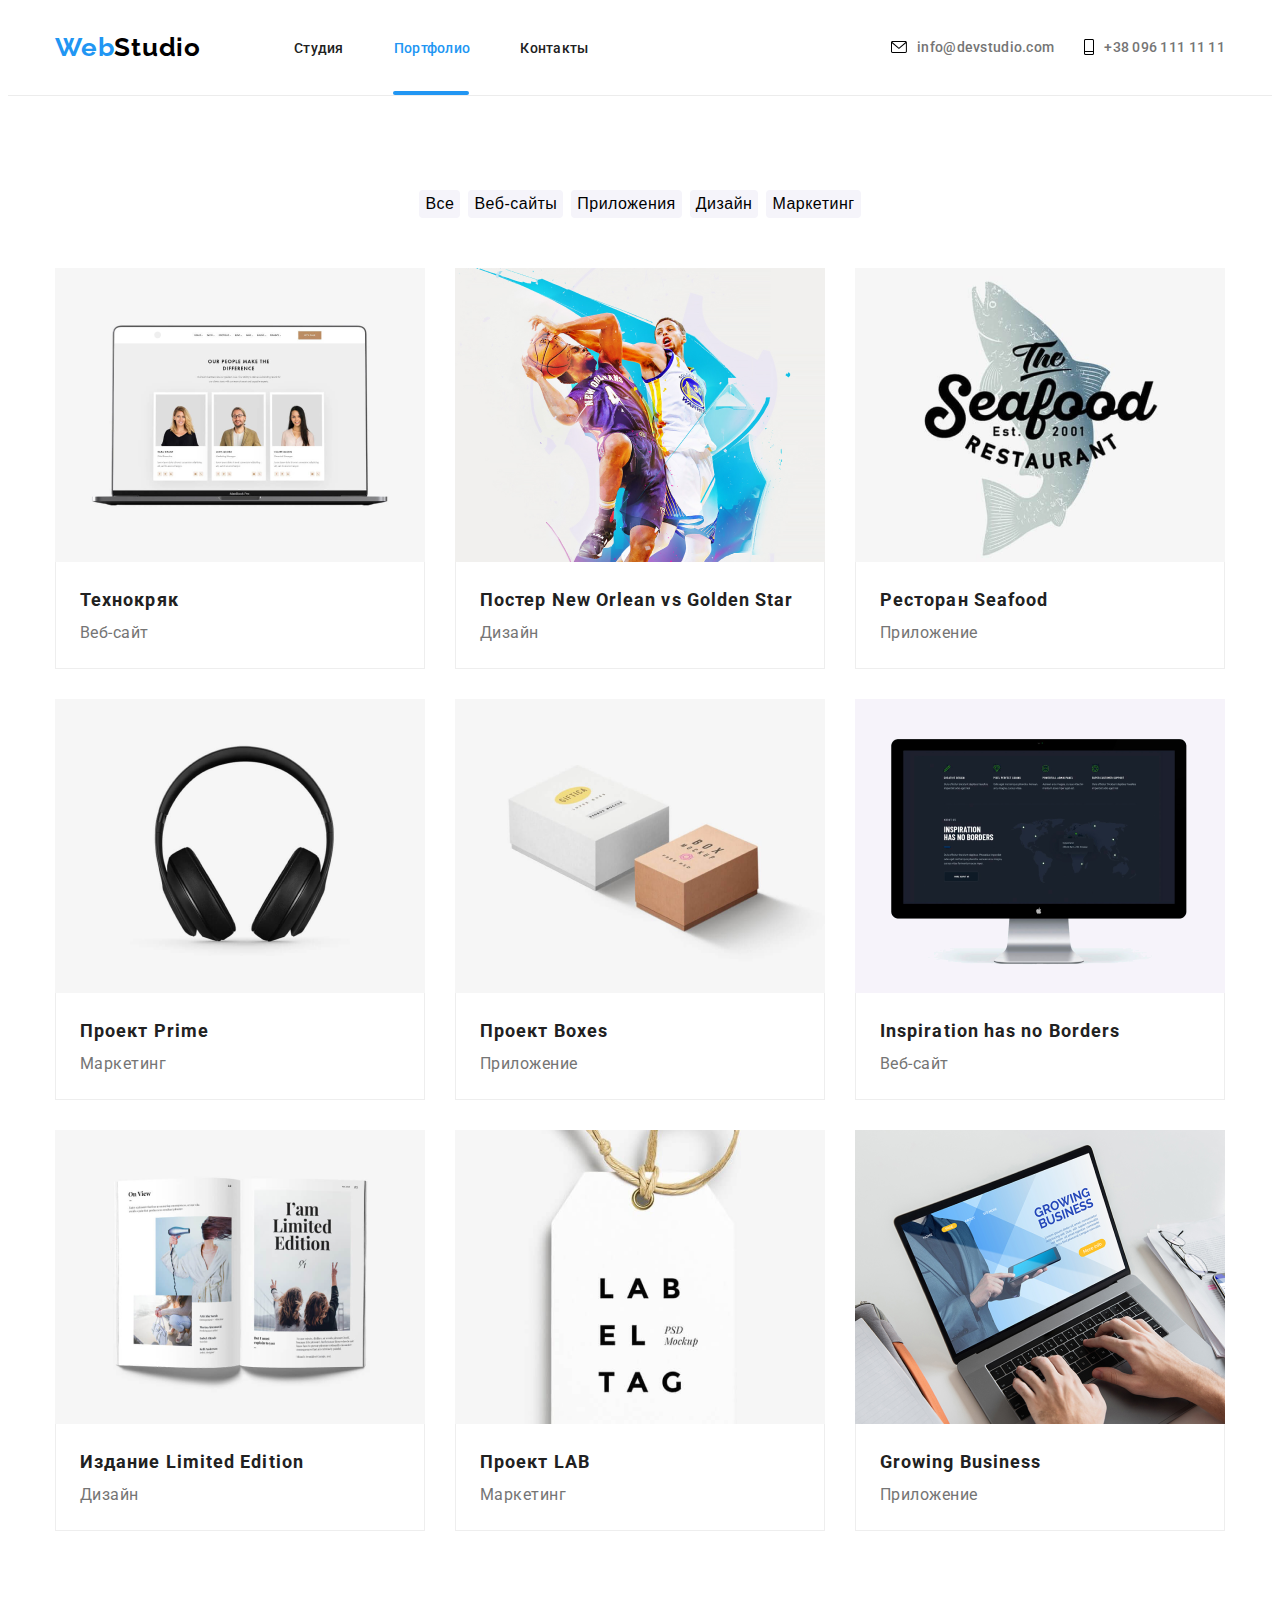
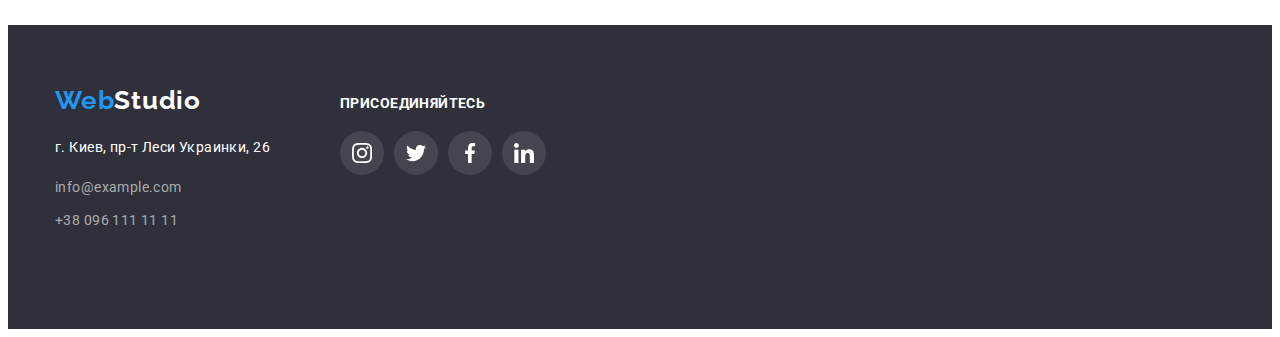
==== portfolio.html @ 023ec946 "ffff" ====
<!DOCTYPE html>
<html lang="ru">
<head>
    <meta charset="UTF-8">
    <meta http-equiv="X-UA-Compatible" content="IE=edge">
    <meta name="viewport" content="width=device-width, initial-scale=1.0">
    <title>WebStudio</title>
    <link rel="preconnect" href="https://fonts.gstatic.com">
    <link href="https://fonts.googleapis.com/css2?family=Raleway:wght@700&family=Roboto:wght@400;500;700;900&display=swap" rel="stylesheet">
    <link rel="stylesheet" href="https://cdnjs.cloudflare.com/ajax/libs/modern-normalize/1.0.0/modern-normalize.min.css" integrity="sha512-ISS7cAi1PEhQ8jnbJpJZMd29NlhNj4AWYyLOSp2CE/CsHxTCu+r+t0D2yoJudVrd0/8fTVPUVDzY5Tvli75u/g==" crossorigin="anonymous" />
    <link rel="stylesheet" href="css/portfolio.css">
</head>
<body>
    <header class="header">
        <div class="container"> 
            
        <nav class="navigation">        
            <a class="logo-link" href="#"><span class="web-logo">Web</span>Studio</a>
            <ul class="nav-list">
                <li class="nav-item">
                    <a class="navigation-link" href="./index.html">Студия</a></li>
                <li class="nav-item">
                    <a class="navigation-link navigation-studio" href="#">Портфолио</a></li>
                <li class="nav-item">
                    <a class="navigation-link" href="#">Контакты</a></li>
            </ul>
        </nav>
        <address class="contacts">
            <a class="mail-link" href="mailto:info@devstudio.com">
                <svg class="icon-svg" Width="16" height="12">
                    <use href="./image/icon-contacts/sprite.svg#icon-envelope"></use>
                </svg>
            info@devstudio.com</a>
            <a class="tel-link" href="tel:+380961111111">
                <svg class="icon-svg" Width="10" height="16">
                    <use href="./image/icon-contacts/sprite.svg#icon-Vector"></use>
                </svg>
                +38 096 111 11 11</a>
        </address>
    
        </div>
        </header>
<main>
    <section class="bm"> 
        <div class="top-menu" class="container">
<button class="menu" type="button">Все</button>
<button class="menu" type="button">Веб-сайты</button>
<button class="menu" type="button">Приложения</button>
<button class="menu" type="button">Дизайн</button>
<button class="menu" type="button">Маркетинг</button>
        </div> 
    </section>  
        <section class="container">
            <ul class="products" >
                <li class="box-shadow">
<a class="overflov-a" href="#">
<div class="over-blue">
                <img src="./image/img00.png" alt="Computer" width="370px" height="294px"> 
                <p class="overflov-2">Технокряк это современная площадка распространения коронавируса. Компании используют эту платформу для цифрового шпионажа и атак на защищённые сервера конкурентов.</p>
</div>            
                <h2 class="padding-left-rigt products-p-h2">Технокряк</h2>
                <p class="padding-left-rigt products-p-h2 products-p">Веб-сайт</p>
            </a>
                </li>

                <li class="box-shadow">
                    <a class="overflov-a" href="#">
                        <div class="over-blue">
                <img src="./image/img01.png" alt="Bascetball" width="370px" height="294px">
                <p class="overflov-2">Технокряк это современная площадка распространения коронавируса. Компании используют эту платформу для цифрового шпионажа и атак на защищённые сервера конкурентов.</p>
            </div>
            <div>   
                <h2 class="padding-left-rigt products-p-h2">Постер New Orlean vs Golden Star</h2>
                <p class="padding-left-rigt products-p products-p-h2">Дизайн</p>
                </li>

                <li class="">
                    <a class="overflov-a" href="#">
                        <div class="over-blue">
                <img src="./image/img02.png" alt="Seafood" width="370px" height="294px">
                <p class="overflov-2">Технокряк это современная площадка распространения коронавируса. Компании используют эту платформу для цифрового шпионажа и атак на защищённые сервера конкурентов.</p>
            </div>
            <div>   
                <h2 class="padding-left-rigt products-p-h2">Ресторан Seafood</h2>
                <p class="padding-left-rigt products-p-h2 products-p">Приложение</p>
                </li>

                <li class="margin box-shadow">
                    <a class="overflov-a" href="#">
                        <div class="over-blue">
                <img src="./image/img03.png" alt="Earphone" width="370px" height="294px">
                <p class="overflov-2">Технокряк это современная площадка распространения коронавируса. Компании используют эту платформу для цифрового шпионажа и атак на защищённые сервера конкурентов.</p>
            </div>
            <div>   
                <h2 class="padding-left-rigt products-p-h2">Проект Prime</h2>
                <p class="padding-left-rigt products-p-h2 products-p">Маркетинг</p>
                </li>

                <li class="margin box-shadow">
                    <a class="overflov-a" href="#">
                        <div class="over-blue">
                <img src="./image/img04.png" alt="Boxes" width="370px" height="294px">
                <p class="overflov-2">Технокряк это современная площадка распространения коронавируса. Компании используют эту платформу для цифрового шпионажа и атак на защищённые сервера конкурентов.</p>
            </div>
            <div>   
                <h2 class="padding-left-rigt products-p-h2">Проект Boxes</h2>
                <p class="padding-left-rigt products-p-h2 products-p">Приложение</p>
                </li>

                <li class="margin">
                    <a class="overflov-a" href="#">
                        <div class="over-blue">
                <img src="./image/img05.png" alt="Borders" width="370px" height="294px">
                <p class="overflov-2">Технокряк это современная площадка распространения коронавируса. Компании используют эту платформу для цифрового шпионажа и атак на защищённые сервера конкурентов.</p>
            </div>
            <div>   
                <h2 lang="en" class="padding-left-rigt products-p-h2">Inspiration has no Borders</h2>
                <p class="padding-left-rigt products-p-h2 products-p">Веб-сайт</p>
                </li>

                <li class="margin box-shadow">
                    <a class="overflov-a" href="#">
                        <div class="over-blue">
                <img src="./image/img06.png" alt="Edition" width="370px" height="294px">
                <p class="overflov-2">Технокряк это современная площадка распространения коронавируса. Компании используют эту платформу для цифрового шпионажа и атак на защищённые сервера конкурентов.</p>
            </div>
            <div>   
                <h2 class="padding-left-rigt products-p-h2">Издание Limited Edition</h2>
                <p class="padding-left-rigt products-p-h2 products-p">Дизайн</p>
                </li>

                <li class="margin box-shadow">
                    <a class="overflov-a" href="#">
                        <div class="over-blue">
                <img src="./image/img07.png" alt="Lab" width="370px" height="294px">
                <p class="overflov-2">Технокряк это современная площадка распространения коронавируса. Компании используют эту платформу для цифрового шпионажа и атак на защищённые сервера конкурентов.</p>
            </div>
            <div>   
                <h2 class="padding-left-rigt products-p-h2">Проект LAB</h2>
                <p class="padding-left-rigt products-p-h2 products-p">Маркетинг</p>
                </li>

                <li class="margin">
                    <a class="overflov-a" href="#">
                        <div class="over-blue">
                <img src="./image/img08.png" alt="Business" width="370px" height="294px">
                <p class="overflov-2">Технокряк это современная площадка распространения коронавируса. Компании используют эту платформу для цифрового шпионажа и атак на защищённые сервера конкурентов.</p>
            </div>
            <div>   
                <h2 lang="en" class="padding-left-rigt products-p-h2">Growing Business</h2>
                <p class="padding-left-rigt products-p-h2 products-p">Приложение</p>
                </li>
            </ul>
        </section>
</main>
<footer class="footer">
    <div class="foter-social">
    <div class="padding-footer">
    <a class="logo-footer" href="#"><span class="web-logo">Web</span>Studio</a>
    

    <address class="pad"><a class="adress-footer" href="#">г. Киев, пр-т Леси Украинки, 26</a></address> 
<ul class="container--">
    <li class="pad2">
        <a class="mail-footer" href="mailto:info@example.com">info@example.com</a>
    </li>    
    <li>
        <a class="tel-footer" href="tel:+380961111111">+38 096 111 11 11</a>
    </li>
</ul> 
</div>
<div>
    <div class="welcom-links">
    <p class="welcom">присоединяйтесь</p>
        <ul class="social--section">
            <li class="link-radius">
                <a class="b-radius2" href="#">
        <svg class="instagram" Width="20" height="20">
            <use href="./image/icon-sosial-cards/sprite.svg#icon-instagram"></use>
        </svg>   
                </a>   
            </li>

                <li class="link-radius">
                    <a class="b-radius2" href="#">
            <svg class="twitter" Width="20" height="20">
                <use href="./image/icon-sosial-cards/sprite.svg#icon-twitter"></use>
            </svg>   
                    </a>   
                </li>

            <li class="link-radius">
                <a class="b-radius2" href="#">
        <svg class="facebook" Width="20" height="20">
            <use href="./image/icon-sosial-cards/sprite.svg#icon-facebook"></use>
        </svg>   
                </a>   
            </li>

                <li class="link-radius">
                    <a class="b-radius2" href="#">
            <svg class="linkedin" Width="20" height="20">
                <use href="./image/icon-sosial-cards/sprite.svg#icon-linkedin"></use>
            </svg>   
                    </a>   
                </li>
        </ul>
    </div>       
    </div>
</footer>
</body>
</html>
---- css/portfolio.css ----
body {
    font-family: 'Roboto', sans-serif;
}
h1,
h2,
h3,
h4,
h5,
h6,
p {
    margin: 0;
}
li {
    list-style-type: none;
}
img {
    display: block;
}
a {
    text-decoration: none;
}
ul {
    text-decoration: none;
    color: #212121;
}
.header {
    display: flex;
    align-items: center;
    margin-top: 32px;
    margin-bottom: 32px;
}
.navigation {
    display: flex;
    align-items: center;
}

.contacts {
    display: flex;
    align-items: center;
    justify-content: flex-end;
}
.social--section {
    display: flex;
    align-items: center;
    margin: 0;
    padding: 0;
}
.overflov-a:hover .overflov-2,
.overflov-a:focus .overflov-2 {
    transform: translateY(0%);
}

.over-blue {
    position: relative;
    overflow: hidden;
}
.b-radius2 {
fill: #ffff;
background: rgba(255, 255, 255, 0.1);;
display: flex;
justify-content: center;
align-items: center;
width: 44px;
height: 44px;
border-radius: 50%; 
transition: 250ms;
}
.b-radius2:hover,
.b-radius2:focus {
    background: #2196F3;

}
.b-radius {
    display: flex;
    justify-content: center;
    align-items: center;
    width: 44px;
    height: 44px;
    border-radius: 50%; 
    fill: #AFB1B8;
    transition: 250ml;
}
.nav-list {
    display: flex;
    align-items: center;
    margin: 0;
    padding: 0;
}
.products {
    padding-left: 0;
}
.container--{
    padding-left: 0;
}
.header .container {
    display: flex;
    align-items: center;
}
.nav-item:not(:last-child) {
    margin-right: 50px;
}
.bm {
    border-top: 1px solid #ECECEC;;
}
.container {
    width: 1170px;
    justify-content: space-between;
    margin: 0 auto;
}
.nav-list {
    display: flex;
    align-items: center;
}
.navigation-link {
    font-weight: 500;
    font-size: 14px;
    line-height: 1.14;
    letter-spacing: 0.02em;
    color: #212121;
    text-decoration: none;
}
.icon-svg {
    justify-content: center;
    align-items: center;
    margin-right: 10px;
}
.navigation-link:hover,
.navigation-link:focus {
    color: #2196F3;
}
.mail-link {
    font-weight: 500;
    font-size: 14px;
    line-height: 1.14px;
    letter-spacing: 0.02em;
    color: #757575;
    font-style: normal;
    
}
.mail-link:hover,
.mail-link:focus {
    color: #2196F3;
    text-decoration: underline;
}
.tel-link {
    display: flex;
    justify-content: center;
    align-items: center;
    font-weight: 500;
    font-size: 14px;
    line-height: 1.14px;
    letter-spacing: 0.02em;
    color: #757575;
    margin-left: 30px;
    font-style: normal;
}
.contacts a:hover {
    fill: #2196F3;
    transition: 250ms;
}
.tel-link:hover,
.tel-link:focus {
    color: #2196F3;
    text-decoration: underline;
}
.logo-link {
    font-family: "Raleway";
    font-weight: 700;
    font-size: 26px;
    line-height: 1.19;
    letter-spacing: 0.03em;
    color: #000000;
    margin-right: 93px;
}
.web-logo {
    color:#2196F3;
}

.ds-text {
    margin-top: 10px;
    color: #757575;
    margin-right: 32px;
    box-sizing: border-box;
    
}

.cover {
    background-color: #fff;
    box-shadow: 0px 1px 3px rgba(0, 0, 0, 0.12), 0px 1px 1px rgba(0, 0, 0, 0.14), 0px 2px 1px rgba(0, 0, 0, 0.2);
    border-radius: 0px 0px 4px 4px;
}
.foter-social {
    display: flex;
    margin: 0 auto;
    width: 1170px;
}
.footer {
    background-color: #2F303A;
    padding-top: 60px;
    padding-bottom: 60px;
    display: flex;
    justify-content: center;
    align-items: center;
}
.name {
    margin-top: 30px;
    margin-bottom: 10px;
    text-align: center;
}
.social-section {
    display: flex;
    justify-content: space-between;
    align-items: center;
    padding-left: 32px;
    padding-right: 32px;
    padding-bottom: 30px;
}
.welcom {
    font-weight: bold;
    font-size: 14px;
    line-height: 16px;
    letter-spacing: 0.03em;
    text-transform: uppercase;
    color: #fff;
    margin-bottom: 20px;
    }
.link-radius {
    margin-right: 10px;
}
.welcom-links {
    margin-top: 10px;
    margin-left: 70px;
}
.pad2 {
    font-style: normal;
    justify-content: space-between;
    margin-bottom: 9px;
    margin-top: 9px;
}
.padding-footer {
    justify-content: space-between;
    margin-bottom: 20px;
}
.logo-footer {
    font-family: "Raleway";
    font-weight: 700;
    font-size: 26px;
    line-height: 1.19;
    letter-spacing: 0.03em;
    color: #ffff;
}
.top-padding {
    padding-top: 94px;
}
.top-container {
    background-color: #F5F4FA;
}
.adress-footer {
    font-weight: 400;
    font-size: 14px;
    line-height: 1.71;
    letter-spacing: 0.03em;
    color: #FFFFFF;
}
.box-shadow {
    margin-right: 30px;
}
.menu {
    font-weight: 500;
    background-color: #F5F4FA;;
    border-radius: 4px;
    font-size: 16px;
    line-height: 26px;
    text-align: center;
    letter-spacing: 0.03em;
    border: none;
}
.products {
    display: flex;
    padding-right: 0;
    flex-wrap: wrap;
}
.top-menu {
    display: flex;
    justify-content: center;    
    margin-top: 94px;
    margin-bottom: 50px;
}
.padding-left-rigt {
    padding-left: 24px;
    font-weight: 700;
    font-size: 18px;
    line-height: 36px;
    letter-spacing: 0.06em;
    color: #212121;
}
.margin {
    margin-top: 30px;
}
.products:nth-child(-n+6) {
    margin-bottom: 94px;
}

.products-p {
    font-weight: normal;
    font-size: 16px;
    line-height: 30px;
    letter-spacing: 0.03em;
    color: #757575;
    padding-bottom: 20px;
}
.products-p-h2 {
    border: 1px solid #EEEEEE;
    border-top: none;
}
.navigation-link {
    font-weight: 500;
    font-size: 14px;
    line-height: 1.14;
    letter-spacing: 0.02em;
    color: #212121;
    text-decoration: none;
    transition: 250ms;
}

.navigation-link::after {
    position: absolute;
    background: #2196F3;
    transition: 250ms;
}
.mail-link {
    display: flex;
    justify-content: center;
    align-items: center;
    font-weight: 500;
    font-size: 14px;
    line-height: 1.14px;
    letter-spacing: 0.02em;
    color: #757575;
    font-style: normal;
    
}
.navigation-studio {
    color: #2196F3;
}
.mail-link:hover,
.mail-link:focus {
    color: #2196F3;
    text-decoration: underline;
}

.mail-link:hover,
.mail-link:focus {
    fill: #2196F3;
    text-decoration: underline;
    
}
.navigation-studio::after {
    background: #2196F3;
    width: 100%;
    height: 4px; 
    bottom: -39px;
    left: -1px;
    border-radius: 2px;
    content: "";
    transition: 250ms;
}
.navigation-link {
    position: relative;
    transition: 250ms;

}
.overflov-2 {
    position: absolute;
    top: 0;
    left: 0;
    height: 101%;
    color: #ffff;
    background: rgba(33, 150, 243, 0.9);
    padding-bottom: 63px;
    padding-top: 63px;
    padding-left: 24px;
    padding-right: 24px;
    font-weight: 400;
    font-size: 18px;
    line-height: 28px;
    letter-spacing: 0.03em;
    transform: translateY(100%);

    transition: transform 250ms cubic-bezier(0.4, 0, 0.2, 1);
}
.products h2 {
font-weight: bold;
font-size: 18px;
line-height: 36px;
letter-spacing: 0.06em;
color: #212121;
padding-top: 20px;
border-bottom: none;
}

.mail-footer {
    font-weight: 400;
    font-size: 14px;
    line-height: 1.71;
    letter-spacing: 0.03em;
    color: rgba(255, 255, 255, 0.6);
}
.menu:not(:last-child) {
    margin-right: 8px;
}
.menu:hover, 
.menu:focus {
    color: #ffff;
    background-color: #2196F3;
    cursor: pointer;
    box-shadow: 0px 3px 1px rgba(0, 0, 0, 0.1), 0px 1px 2px rgba(0, 0, 0, 0.08), 0px 2px 2px rgba(0, 0, 0, 0.12);
    
}
.tel-footer {
    font-weight: 400;
    font-size: 14px;
    line-height: 1.71;
    letter-spacing: 0.03em;
    color: rgba(255, 255, 255, 0.6);
    padding-bottom: 60px;
}
.pad {
    font-style: normal;
    justify-content: space-between;
    padding-top: 20px;
}
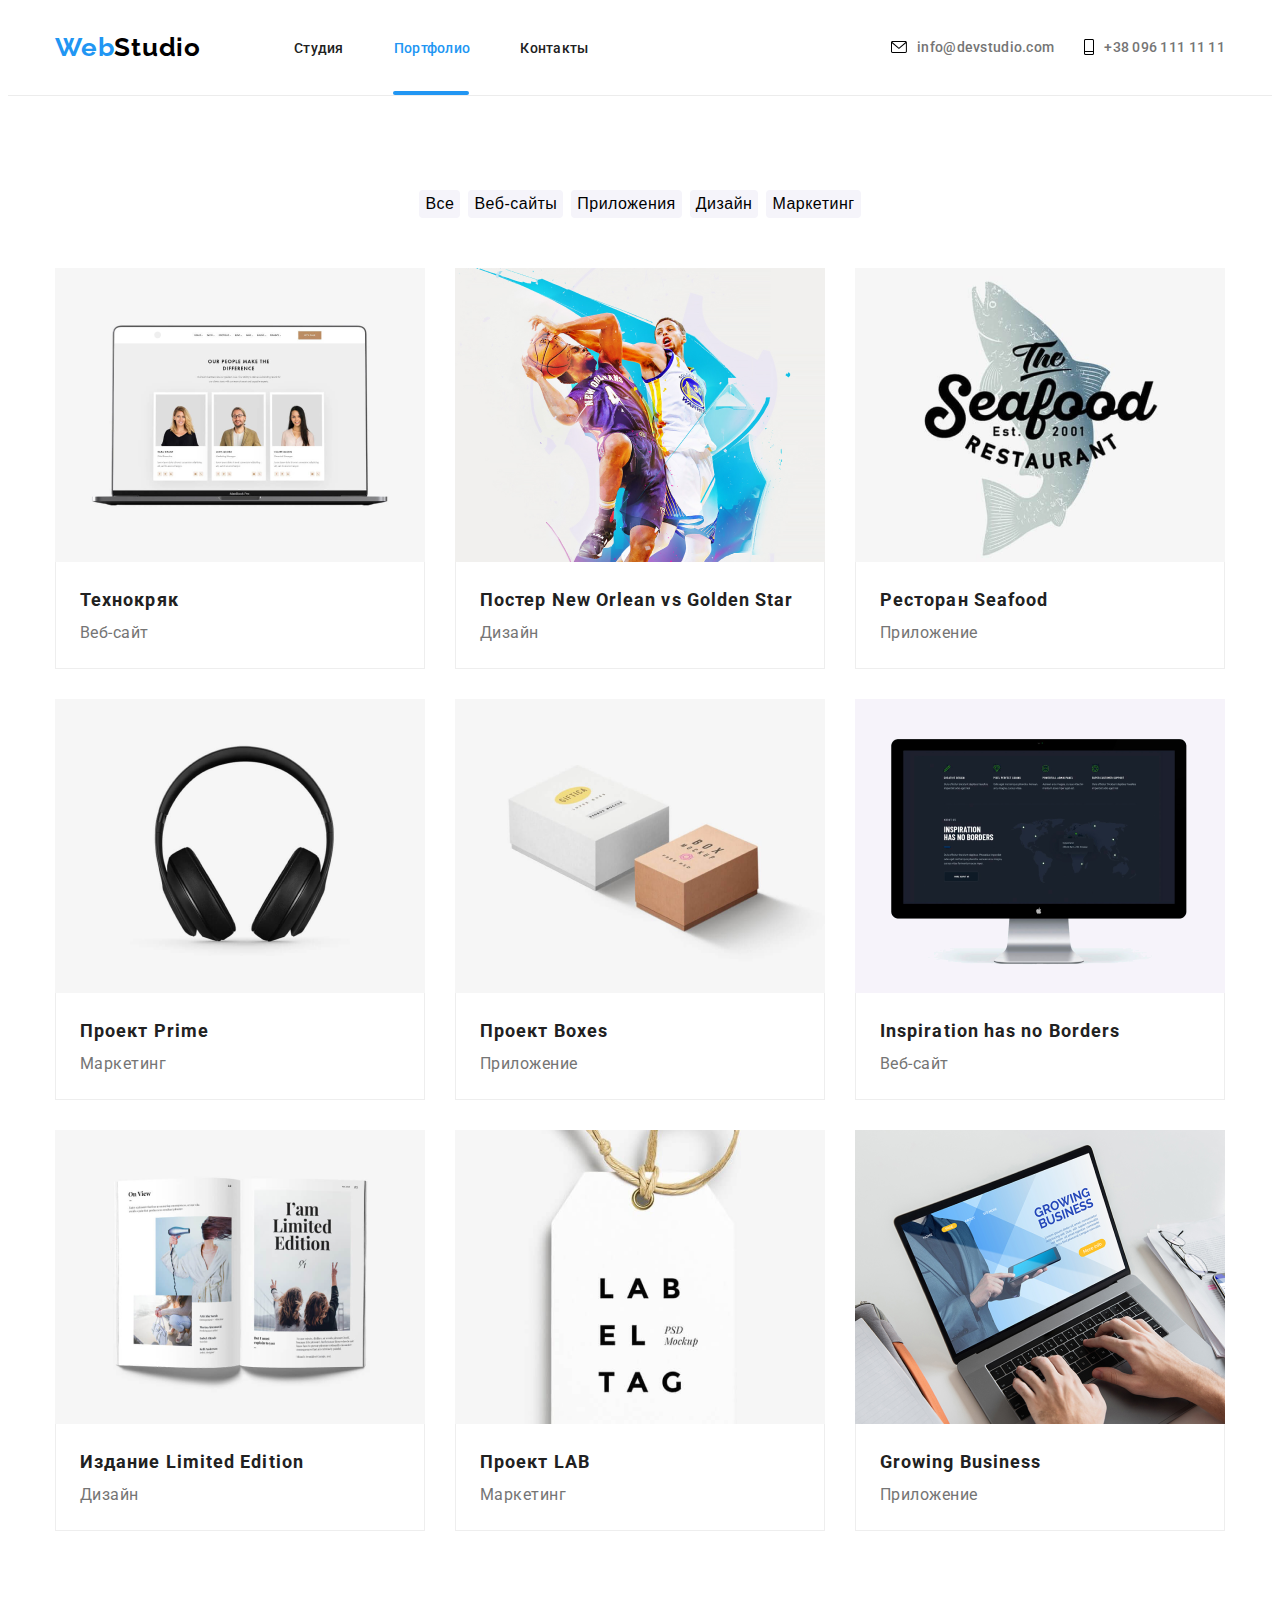
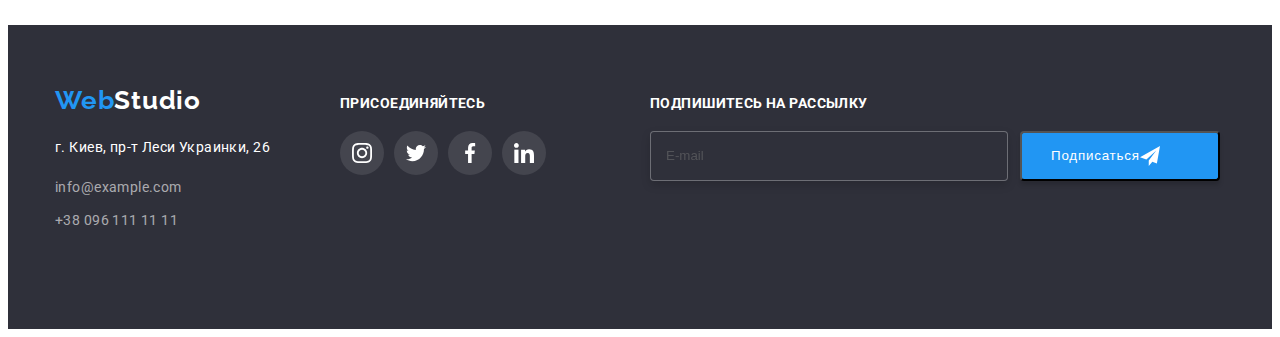
==== commit 41a43e83: "rectur" ====
--- a/portfolio.html
+++ b/portfolio.html
@@ -205,8 +205,21 @@
                     </a>   
                 </li>
         </ul>
-    </div>       
+    </div>  
+            
     </div>
+    <div class="footer-form">
+            <p class="footer-form-name">Подпишитесь на рассылку</p>
+            <div class="form-input-footer">                
+                <input class="footer-form-email" type="text" placeholder="E-mail">
+                <button class="footer-form-button" type="submit">Подписаться
+                    <svg class="facebook" Width="20" height="20">
+                        <use href="./image/icon-footer-email/sprite.svg#icon-icon-send-2"></use>
+                    </svg> 
+                </button>
+            </div>
+        </div>
+</div>
 </footer>
 </body>
 </html>
--- a/css/portfolio.css
+++ b/css/portfolio.css
@@ -65,11 +65,11 @@
 height: 44px;
 border-radius: 50%; 
 transition: 250ms;
+
 }
 .b-radius2:hover,
 .b-radius2:focus {
     background: #2196F3;
-
 }
 .b-radius {
     display: flex;
@@ -216,8 +216,11 @@
     padding-right: 32px;
     padding-bottom: 30px;
 }
+.link-radius:not(:first-child) {
+    margin-left: 10px;
+}
 .welcom {
-    font-weight: bold;
+    font-weight: 700;
     font-size: 14px;
     line-height: 16px;
     letter-spacing: 0.03em;
@@ -225,9 +228,7 @@
     color: #fff;
     margin-bottom: 20px;
     }
-.link-radius {
-    margin-right: 10px;
-}
+
 .welcom-links {
     margin-top: 10px;
     margin-left: 70px;
@@ -424,10 +425,81 @@
     line-height: 1.71;
     letter-spacing: 0.03em;
     color: rgba(255, 255, 255, 0.6);
-    padding-bottom: 60px;
 }
 .pad {
     font-style: normal;
     justify-content: space-between;
     padding-top: 20px;
-}+}
+
+
+.footer-form {
+    margin-top: 10px;
+    margin-left: 104px;
+}
+.form-input-footer {
+    display: flex;
+}
+.footer-form-name {
+font-weight: 700;
+font-size: 14px;
+line-height: 16px;
+letter-spacing: 0.03em;
+text-transform: uppercase;
+color: #FFFFFF;
+margin-bottom: 20px;
+
+}
+
+.footer-form-button {
+background: #2196F3;
+box-shadow: 0px 4px 4px rgba(0, 0, 0, 0.15);
+border-radius: 4px;
+width: 200px;
+height: 50px;
+outline: none;
+
+display: flex;
+align-items: center;
+text-align: center;
+letter-spacing: 0.06em;
+
+color: #FFFFFF;
+margin-left: 12px;
+padding-left: 29px;
+cursor: pointer;
+}
+
+.footer-form-email {
+    width: 358px;
+height: 50px;
+background: #2F303A;
+outline: none;
+
+border: 1px solid rgba(255, 255, 255, 0.3);
+box-sizing: border-box;
+filter: drop-shadow(0px 4px 4px rgba(0, 0, 0, 0.15));
+border-radius: 4px;
+
+color: #fff;
+
+padding-left: 16px;
+padding: 15px;
+}
+
+.footer-form-email::placeholder {
+color: rgba(117, 117, 117, 0.5);
+}
+
+.airplane {
+padding-left: 10px;
+width: 30px;
+height: 30px;
+}
+
+.footer-together {
+    display: flex;
+    align-items: center;
+    text-align: center;
+}
+
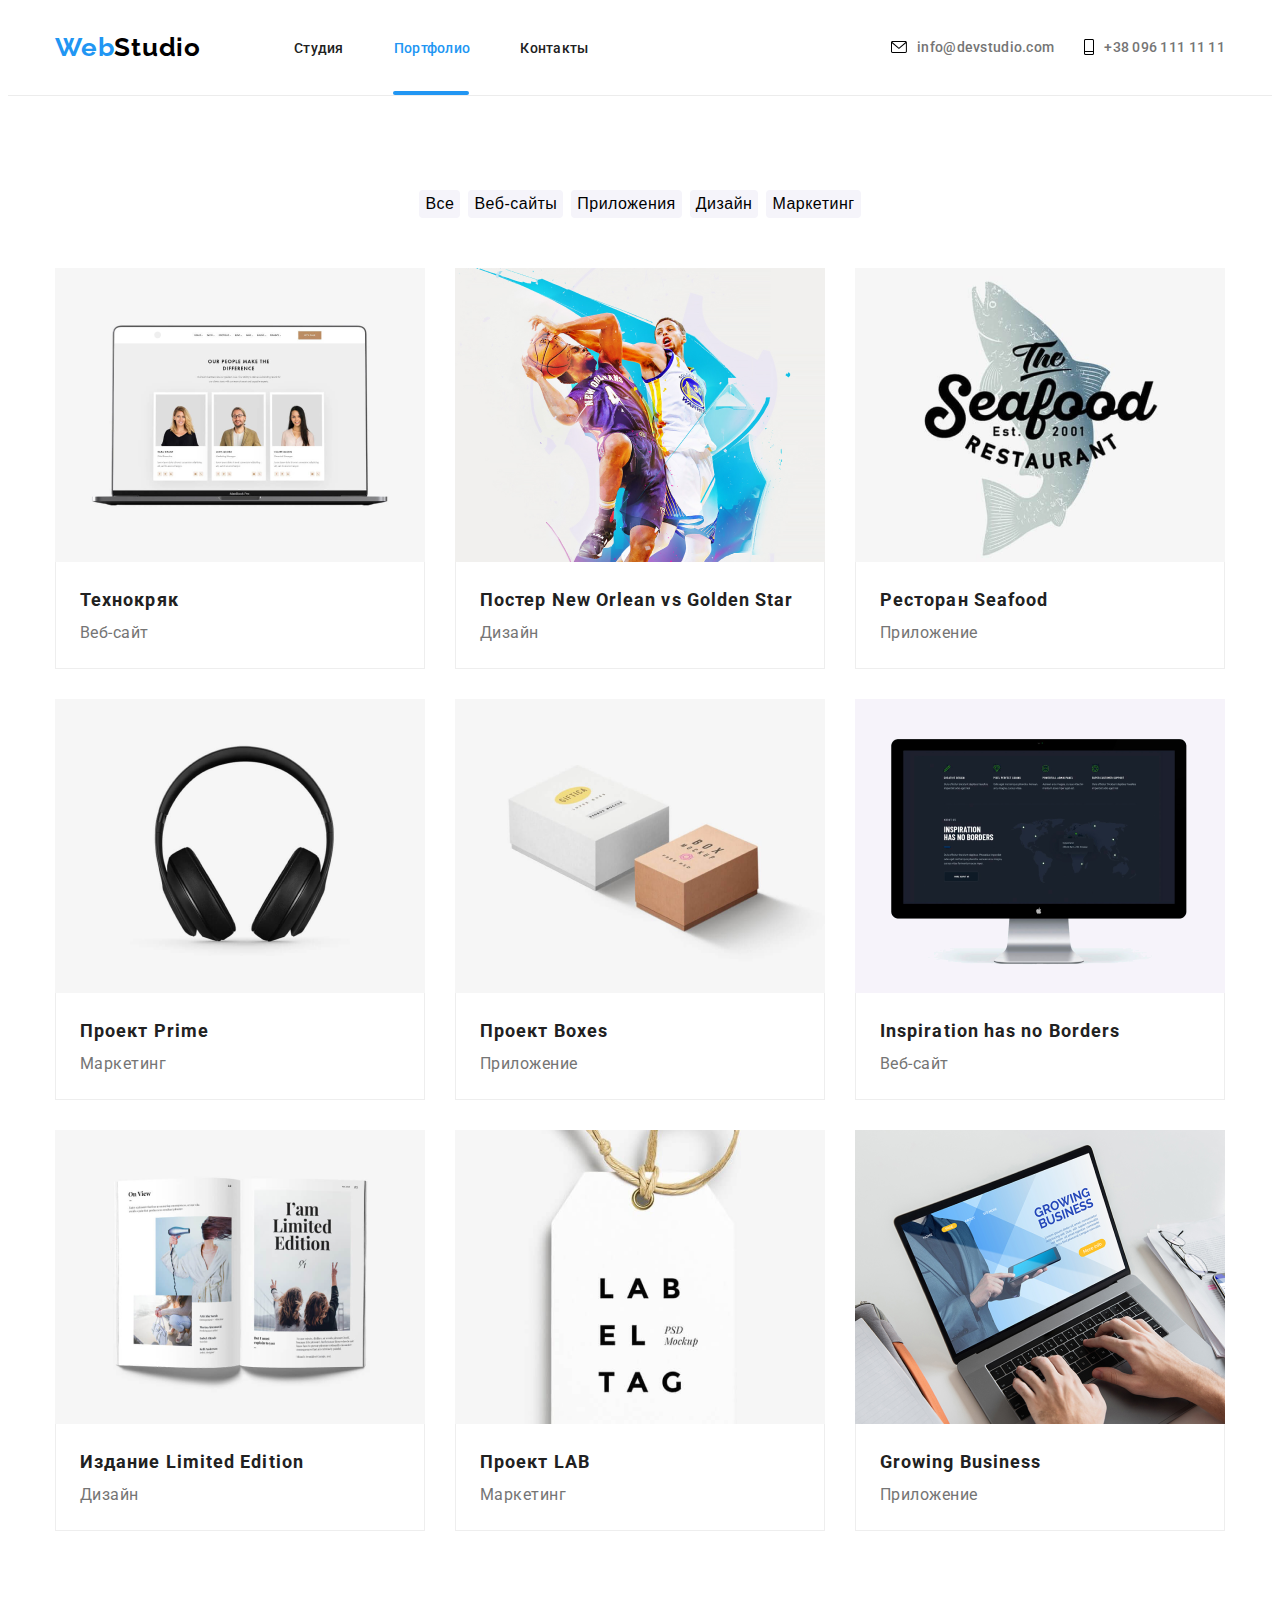
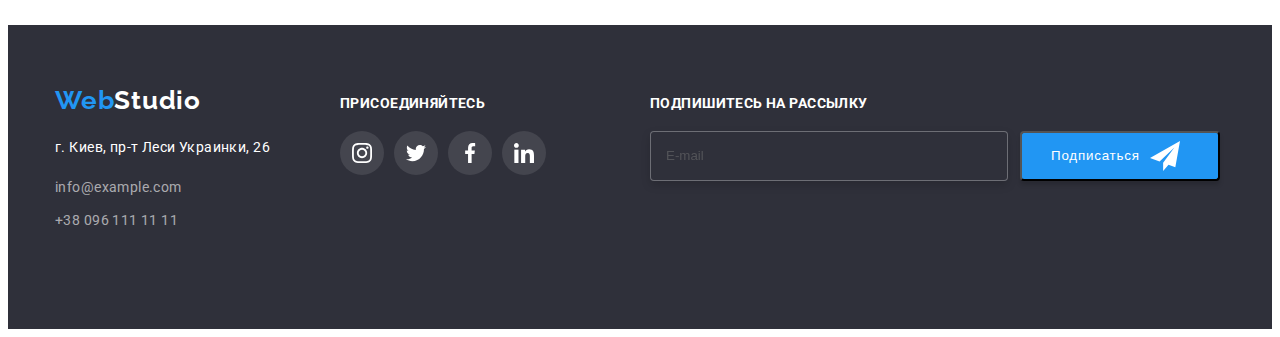
==== commit 1ca5a1e3: "iiii" ====
--- a/portfolio.html
+++ b/portfolio.html
@@ -213,7 +213,7 @@
             <div class="form-input-footer">                
                 <input class="footer-form-email" type="text" placeholder="E-mail">
                 <button class="footer-form-button" type="submit">Подписаться
-                    <svg class="facebook" Width="20" height="20">
+                    <svg class="airplane" Width="20" height="20">
                         <use href="./image/icon-footer-email/sprite.svg#icon-icon-send-2"></use>
                     </svg> 
                 </button>
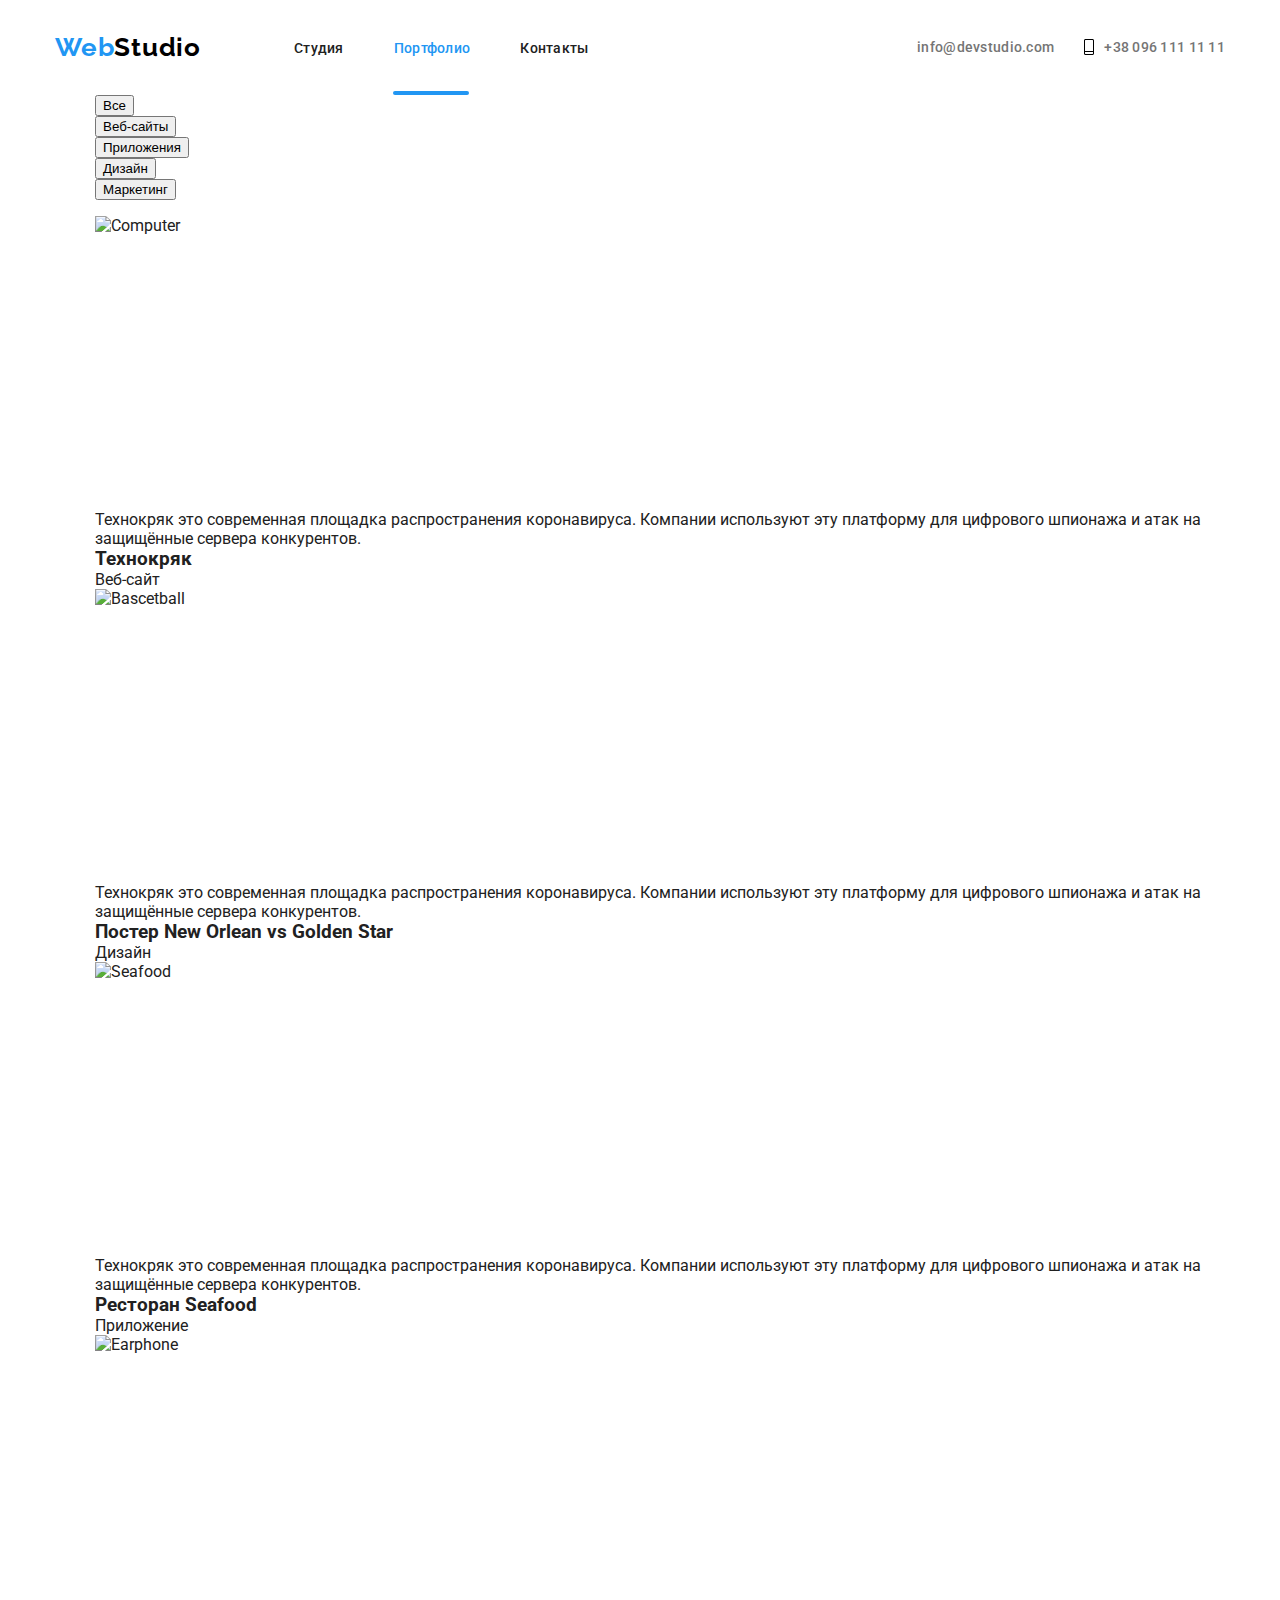
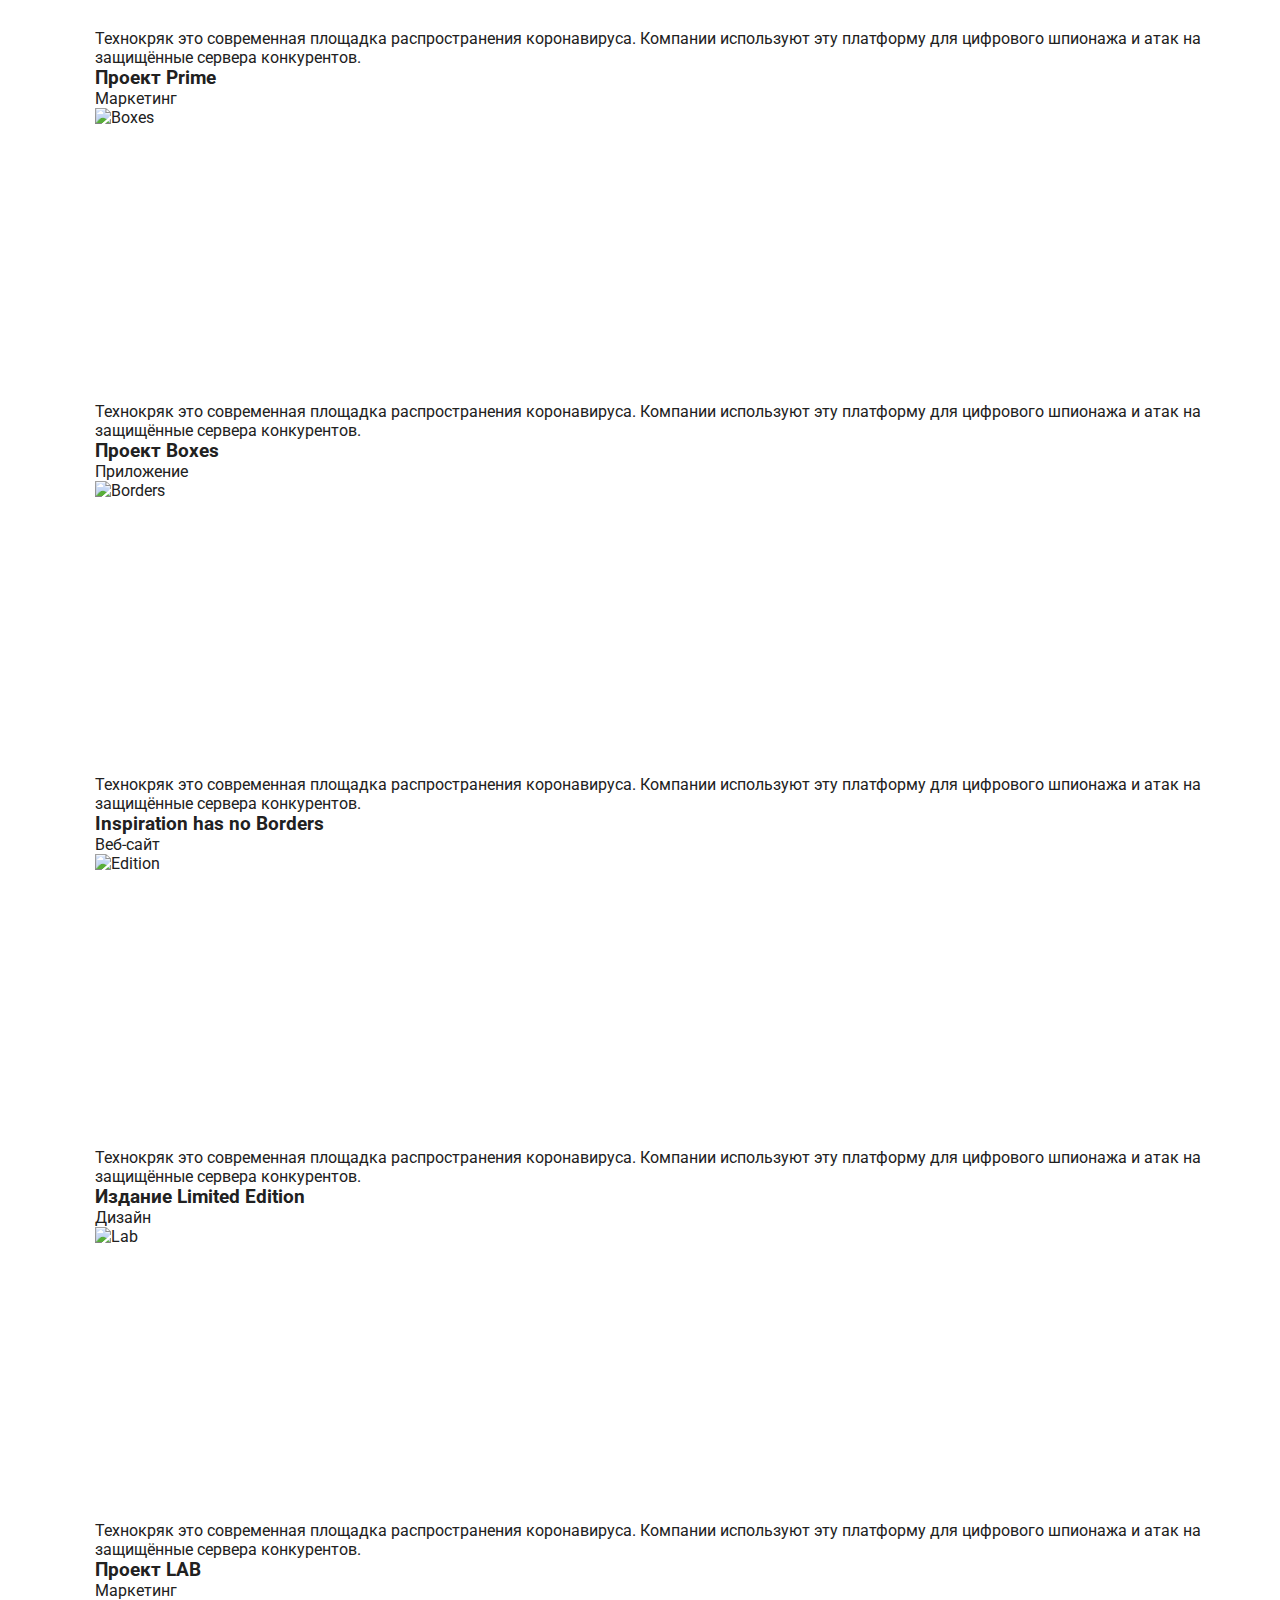
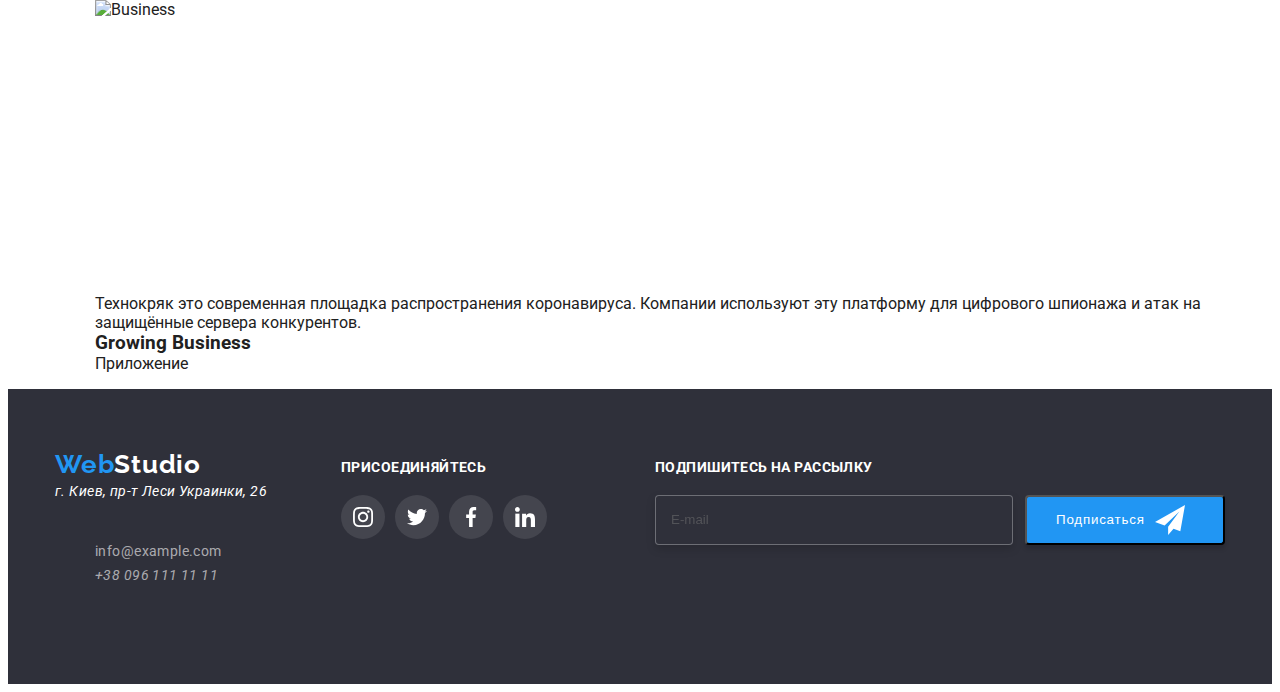
==== commit 060cec42: "Update portfolio.html" ====
--- a/portfolio.html
+++ b/portfolio.html
@@ -8,7 +8,7 @@
     <link rel="preconnect" href="https://fonts.gstatic.com">
     <link href="https://fonts.googleapis.com/css2?family=Raleway:wght@700&family=Roboto:wght@400;500;700;900&display=swap" rel="stylesheet">
     <link rel="stylesheet" href="https://cdnjs.cloudflare.com/ajax/libs/modern-normalize/1.0.0/modern-normalize.min.css" integrity="sha512-ISS7cAi1PEhQ8jnbJpJZMd29NlhNj4AWYyLOSp2CE/CsHxTCu+r+t0D2yoJudVrd0/8fTVPUVDzY5Tvli75u/g==" crossorigin="anonymous" />
-    <link rel="stylesheet" href="css/portfolio.css">
+    <link rel="stylesheet" href="./css/style.css">
 </head>
 <body>
     <header class="header">
@@ -28,7 +28,7 @@
         <address class="contacts">
             <a class="mail-link" href="mailto:info@devstudio.com">
                 <svg class="icon-svg" Width="16" height="12">
-                    <use href="./image/icon-contacts/sprite.svg#icon-envelope"></use>
+                    <use href="./image/icon-contacts/sprite.svg#icon-envelop"></use>
                 </svg>
             info@devstudio.com</a>
             <a class="tel-link" href="tel:+380961111111">
@@ -41,135 +41,131 @@
         </div>
         </header>
 <main>
-    <section class="bm"> 
-        <div class="top-menu" class="container">
-<button class="menu" type="button">Все</button>
-<button class="menu" type="button">Веб-сайты</button>
-<button class="menu" type="button">Приложения</button>
-<button class="menu" type="button">Дизайн</button>
-<button class="menu" type="button">Маркетинг</button>
+    <section class="bm porfolio-padding"> 
+        <div class=" top-menu container">
+            <ul class="top-menu2">
+<li><button class="menu" type="button">Все</button></li>
+<li><button class="menu" type="button">Веб-сайты</button></li>
+<li><button class="menu" type="button">Приложения</button></li>
+<li><button class="menu" type="button">Дизайн</button></li>
+<li><button class="menu2" type="button">Маркетинг</button></li>
+</ul>
+            <ul class="products" >
+                <li class="box-shadow overflov-a">
+                    <div class="over-blue">
+                <img src="./image/img00.jpg" alt="Computer" width="370px" height="294px">
+                <p class="overflov-2">Технокряк это современная площадка распространения коронавируса. Компании используют эту платформу для цифрового шпионажа и атак на защищённые сервера конкурентов.</p>
+                </div>
+                <div class="producta-padding">
+                <h3 class="padding-left-rigt">Технокряк</h3>
+                <p class="padding-left-rigt">Веб-сайт</p>
+            </div> 
+                </li>
+
+                <li class="box-shadow overflov-a">
+                    <div class="over-blue">
+                <img src="./image/img01.jpg" alt="Bascetball" width="370px" height="294px">
+                <p class="overflov-2">Технокряк это современная площадка распространения коронавируса. Компании используют эту платформу для цифрового шпионажа и атак на защищённые сервера конкурентов.</p>
+                </div>
+                <div class="producta-padding">
+                <h3 class="padding-left-rigt">Постер New Orlean vs Golden Star</h3>
+                <p class="padding-left-rigt">Дизайн</p></div>
+                </li>
+
+                <li class="box-shadoww  overflov-a">
+                    <div class="over-blue">
+                <img src="./image/img02.jpg" alt="Seafood" width="370px" height="294px">
+                
+                <p class="overflov-2">Технокряк это современная площадка распространения коронавируса. Компании используют эту платформу для цифрового шпионажа и атак на защищённые сервера конкурентов.</p>
+                </div>
+                <div class="producta-padding">
+                <h3 class="padding-left-rigt">Ресторан Seafood</h3>
+                <p class="padding-left-rigt">Приложение</p></div>
+                </li>
+
+                <li class="box-shadow box-shadow3 overflov-a">
+                    <div class="over-blue">
+                <img src="./image/img03.jpg" alt="Earphone" width="370px" height="294px">
+                <p class="overflov-2">Технокряк это современная площадка распространения коронавируса. Компании используют эту платформу для цифрового шпионажа и атак на защищённые сервера конкурентов.</p>
+                </div>
+                <div class="producta-padding">
+                <h3 class="padding-left-rigt">Проект Prime</h3>
+                <p class="padding-left-rigt">Маркетинг</p></div>
+                </li>
+
+                <li class="box-shadow box-shadow3 overflov-a">
+                    <div class="over-blue">
+                <img src="./image/img04.jpg" alt="Boxes" width="370px" height="294px">
+                <p class="overflov-2">Технокряк это современная площадка распространения коронавируса. Компании используют эту платформу для цифрового шпионажа и атак на защищённые сервера конкурентов.</p>
+                </div>
+                <div class="producta-padding">
+                <h3 class="padding-left-rigt">Проект Boxes</h3>
+                <p class="padding-left-rigt">Приложение</p></div>
+                </li>
+
+                <li class="box-shadoww box-shadow3 overflov-a">
+                    <div class="over-blue">
+                <img src="./image/img05.jpg" alt="Borders" width="370px" height="294px">
+                <p class="overflov-2">Технокряк это современная площадка распространения коронавируса. Компании используют эту платформу для цифрового шпионажа и атак на защищённые сервера конкурентов.</p>
+                </div>
+                <div class="producta-padding">
+                <h3 lang="en" class="padding-left-rigt">Inspiration has no Borders</h3>
+                <p class="padding-left-rigt">Веб-сайт</p></div>
+                </li>
+
+                <li class="box-shadow box-shadow3 overflov-a">
+                    <div class="over-blue">
+                <img src="./image/img06.jpg" alt="Edition" width="370px" height="294px">
+                <p class="overflov-2">Технокряк это современная площадка распространения коронавируса. Компании используют эту платформу для цифрового шпионажа и атак на защищённые сервера конкурентов.</p>
+                </div>
+                <div class="producta-padding">
+                <h3 class="padding-left-rigt">Издание Limited Edition</h3>
+                <p class="padding-left-rigt">Дизайн</p></div>
+                </li>
+
+                <li class="box-shadow box-shadow3 overflov-a">
+                    <div class="over-blue">
+                <img src="./image/img07.jpg" alt="Lab" width="370px" height="294px">
+                <p class="overflov-2">Технокряк это современная площадка распространения коронавируса. Компании используют эту платформу для цифрового шпионажа и атак на защищённые сервера конкурентов.</p>
+                </div>
+                <div class="producta-padding">
+                <h3 class="padding-left-rigt">Проект LAB</h3>
+                <p class="padding-left-rigt">Маркетинг</p></div>
+                </li>
+
+                <li class="box-shadoww box-shadow3 overflov-a">
+                    <div class="over-blue">
+                <img src="./image/img08.jpg" alt="Business" width="370px" height="294px">
+                <p class="overflov-2">Технокряк это современная площадка распространения коронавируса. Компании используют эту платформу для цифрового шпионажа и атак на защищённые сервера конкурентов.</p>
+                </div>
+                <div class="producta-padding">
+                <h3 lang="en" class="padding-left-rigt">Growing Business</h3>
+                <p class="padding-left-rigt">Приложение</p></div>
+                </li>
+            </ul>
         </div> 
-    </section>  
-        <section class="container">
-            <ul class="products" >
-                <li class="box-shadow">
-<a class="overflov-a" href="#">
-<div class="over-blue">
-                <img src="./image/img00.png" alt="Computer" width="370px" height="294px"> 
-                <p class="overflov-2">Технокряк это современная площадка распространения коронавируса. Компании используют эту платформу для цифрового шпионажа и атак на защищённые сервера конкурентов.</p>
-</div>            
-                <h2 class="padding-left-rigt products-p-h2">Технокряк</h2>
-                <p class="padding-left-rigt products-p-h2 products-p">Веб-сайт</p>
-            </a>
-                </li>
-
-                <li class="box-shadow">
-                    <a class="overflov-a" href="#">
-                        <div class="over-blue">
-                <img src="./image/img01.png" alt="Bascetball" width="370px" height="294px">
-                <p class="overflov-2">Технокряк это современная площадка распространения коронавируса. Компании используют эту платформу для цифрового шпионажа и атак на защищённые сервера конкурентов.</p>
-            </div>
-            <div>   
-                <h2 class="padding-left-rigt products-p-h2">Постер New Orlean vs Golden Star</h2>
-                <p class="padding-left-rigt products-p products-p-h2">Дизайн</p>
-                </li>
-
-                <li class="">
-                    <a class="overflov-a" href="#">
-                        <div class="over-blue">
-                <img src="./image/img02.png" alt="Seafood" width="370px" height="294px">
-                <p class="overflov-2">Технокряк это современная площадка распространения коронавируса. Компании используют эту платформу для цифрового шпионажа и атак на защищённые сервера конкурентов.</p>
-            </div>
-            <div>   
-                <h2 class="padding-left-rigt products-p-h2">Ресторан Seafood</h2>
-                <p class="padding-left-rigt products-p-h2 products-p">Приложение</p>
-                </li>
-
-                <li class="margin box-shadow">
-                    <a class="overflov-a" href="#">
-                        <div class="over-blue">
-                <img src="./image/img03.png" alt="Earphone" width="370px" height="294px">
-                <p class="overflov-2">Технокряк это современная площадка распространения коронавируса. Компании используют эту платформу для цифрового шпионажа и атак на защищённые сервера конкурентов.</p>
-            </div>
-            <div>   
-                <h2 class="padding-left-rigt products-p-h2">Проект Prime</h2>
-                <p class="padding-left-rigt products-p-h2 products-p">Маркетинг</p>
-                </li>
-
-                <li class="margin box-shadow">
-                    <a class="overflov-a" href="#">
-                        <div class="over-blue">
-                <img src="./image/img04.png" alt="Boxes" width="370px" height="294px">
-                <p class="overflov-2">Технокряк это современная площадка распространения коронавируса. Компании используют эту платформу для цифрового шпионажа и атак на защищённые сервера конкурентов.</p>
-            </div>
-            <div>   
-                <h2 class="padding-left-rigt products-p-h2">Проект Boxes</h2>
-                <p class="padding-left-rigt products-p-h2 products-p">Приложение</p>
-                </li>
-
-                <li class="margin">
-                    <a class="overflov-a" href="#">
-                        <div class="over-blue">
-                <img src="./image/img05.png" alt="Borders" width="370px" height="294px">
-                <p class="overflov-2">Технокряк это современная площадка распространения коронавируса. Компании используют эту платформу для цифрового шпионажа и атак на защищённые сервера конкурентов.</p>
-            </div>
-            <div>   
-                <h2 lang="en" class="padding-left-rigt products-p-h2">Inspiration has no Borders</h2>
-                <p class="padding-left-rigt products-p-h2 products-p">Веб-сайт</p>
-                </li>
-
-                <li class="margin box-shadow">
-                    <a class="overflov-a" href="#">
-                        <div class="over-blue">
-                <img src="./image/img06.png" alt="Edition" width="370px" height="294px">
-                <p class="overflov-2">Технокряк это современная площадка распространения коронавируса. Компании используют эту платформу для цифрового шпионажа и атак на защищённые сервера конкурентов.</p>
-            </div>
-            <div>   
-                <h2 class="padding-left-rigt products-p-h2">Издание Limited Edition</h2>
-                <p class="padding-left-rigt products-p-h2 products-p">Дизайн</p>
-                </li>
-
-                <li class="margin box-shadow">
-                    <a class="overflov-a" href="#">
-                        <div class="over-blue">
-                <img src="./image/img07.png" alt="Lab" width="370px" height="294px">
-                <p class="overflov-2">Технокряк это современная площадка распространения коронавируса. Компании используют эту платформу для цифрового шпионажа и атак на защищённые сервера конкурентов.</p>
-            </div>
-            <div>   
-                <h2 class="padding-left-rigt products-p-h2">Проект LAB</h2>
-                <p class="padding-left-rigt products-p-h2 products-p">Маркетинг</p>
-                </li>
-
-                <li class="margin">
-                    <a class="overflov-a" href="#">
-                        <div class="over-blue">
-                <img src="./image/img08.png" alt="Business" width="370px" height="294px">
-                <p class="overflov-2">Технокряк это современная площадка распространения коронавируса. Компании используют эту платформу для цифрового шпионажа и атак на защищённые сервера конкурентов.</p>
-            </div>
-            <div>   
-                <h2 lang="en" class="padding-left-rigt products-p-h2">Growing Business</h2>
-                <p class="padding-left-rigt products-p-h2 products-p">Приложение</p>
-                </li>
-            </ul>
         </section>
 </main>
 <footer class="footer">
-    <div class="foter-social">
+
+<div class="foter-social container">
     <div class="padding-footer">
     <a class="logo-footer" href="#"><span class="web-logo">Web</span>Studio</a>
     
 
-    <address class="pad"><a class="adress-footer" href="#">г. Киев, пр-т Леси Украинки, 26</a></address> 
-<ul class="container--">
-    <li class="pad2">
+    <address class="pad-foter-top"><a class="adress-footer" href="#">г. Киев, пр-т Леси Украинки, 26</a>
+    <ul class="redact">
+    <li class="pad">
         <a class="mail-footer" href="mailto:info@example.com">info@example.com</a>
     </li>    
     <li>
         <a class="tel-footer" href="tel:+380961111111">+38 096 111 11 11</a>
     </li>
 </ul> 
-</div>
-<div>
+    </address> 
+
+</div>
+<div class="margin-fot-social">
     <div class="welcom-links">
     <p class="welcom">присоединяйтесь</p>
         <ul class="social--section">
@@ -181,7 +177,7 @@
                 </a>   
             </li>
 
-                <li class="link-radius">
+                <li>
                     <a class="b-radius2" href="#">
             <svg class="twitter" Width="20" height="20">
                 <use href="./image/icon-sosial-cards/sprite.svg#icon-twitter"></use>
@@ -189,7 +185,7 @@
                     </a>   
                 </li>
 
-            <li class="link-radius">
+            <li>
                 <a class="b-radius2" href="#">
         <svg class="facebook" Width="20" height="20">
             <use href="./image/icon-sosial-cards/sprite.svg#icon-facebook"></use>
@@ -197,7 +193,7 @@
                 </a>   
             </li>
 
-                <li class="link-radius">
+                <li>
                     <a class="b-radius2" href="#">
             <svg class="linkedin" Width="20" height="20">
                 <use href="./image/icon-sosial-cards/sprite.svg#icon-linkedin"></use>
@@ -205,20 +201,19 @@
                     </a>   
                 </li>
         </ul>
-    </div>  
-            
-    </div>
-    <div class="footer-form">
-            <p class="footer-form-name">Подпишитесь на рассылку</p>
-            <div class="form-input-footer">                
-                <input class="footer-form-email" type="text" placeholder="E-mail">
-                <button class="footer-form-button" type="submit">Подписаться
-                    <svg class="airplane" Width="20" height="20">
-                        <use href="./image/icon-footer-email/sprite.svg#icon-icon-send-2"></use>
-                    </svg> 
-                </button>
-            </div>
-        </div>
+</div>  
+</div>
+<div class="footer-form">
+    <p class="footer-form-name">Подпишитесь на рассылку</p>
+    <div class="form-input-footer">                
+        <input class="footer-form-email" type="text" placeholder="E-mail">
+        <button class="footer-form-button" type="submit">Подписаться
+            <svg class="airplane" Width="20" height="20">
+                <use href="./image/icon-footer-email/sprite.svg#icon-icon-send-2"></use>
+            </svg> 
+        </button>
+    </div>     
+</div>
 </div>
 </footer>
 </body>
--- a/css/style.css
+++ b/css/style.css
@@ -0,0 +1,750 @@
+
+body {
+    font-family: 'Roboto', sans-serif;
+    overflow-x: hidden;
+}
+h1,
+h2,
+h3,
+h4,
+h5,
+h6,
+p {
+    margin: 0;
+}
+li {
+    list-style-type: none;
+}
+
+a {
+    text-decoration: none;
+}
+img {
+    display: block;
+}
+.overlay {
+    position: absolute;
+    padding-top: 27px;
+    bottom: 0;
+    left: 0;
+    font-weight: 700;
+    font-size: 14px;
+    line-height: 16px;
+    text-align: center;
+    letter-spacing: 0.03em;
+    text-transform: uppercase;
+    background: rgba(47, 48, 58, 0.8);
+    width: 370px;
+    height: 70px;
+
+color: #FFFFFF;
+}
+
+ul {
+    text-decoration: none;
+    color: #212121;
+}
+.header {
+    display: flex;
+    align-items: center;
+    margin-top: 32px;
+    margin-bottom: 32px;
+}
+.navigation {
+    display: flex;
+    align-items: center;
+
+}
+.container--{
+    padding-left: 0;
+}
+.icon-svg {
+    justify-content: center;
+    align-items: center;
+    margin-right: 10px;
+}
+.contacts {
+    display: flex;
+    align-items: center;
+    justify-content: flex-end;
+}
+
+.header .container {
+    display: flex;
+    align-items: center;
+}
+.nav-item:not(:last-child) {
+    margin-right: 50px;
+}
+
+.container {
+    width: 1170px;
+    justify-content: space-between;
+    margin: 0 auto;
+}
+.nav-list {
+    display: flex;
+    align-items: center;
+    margin: 0;
+    padding: 0;
+}
+.navigation-link {
+    font-weight: 500;
+    font-size: 14px;
+    line-height: 1.14;
+    letter-spacing: 0.02em;
+    color: #212121;
+    text-decoration: none;
+}
+
+.navigation-studio::after {
+    position: absolute;  
+    background: #2196F3;
+    transition: 250ms;
+    width: 100%;
+    height: 4px; 
+    bottom: -39px;
+    left: -1px;
+    border-radius: 2px;
+    content: "";
+    transition: 250ms;
+    
+}
+
+.navigation-link {
+    position: relative;
+    transition: 250ms;
+
+}
+.navigation-studio { 
+    color: #2196F3;
+}
+.navigation-link:hover,
+.navigation-link:focus {
+    color: #2196F3;
+    
+}
+.icon-section {
+    background: #F5F4FA;
+    border-radius: 4px;    
+    width: 270px;
+    height: 120px;
+    margin-bottom: 30px;
+    padding-top: 25px;
+    padding-bottom: 25px;
+}
+.icon-sec-red {
+    padding-top: 25px;
+    
+}
+.contacts a:hover {
+    fill: #2196F3;
+    transition: 250ms;
+}
+
+.social-section {
+    display: flex;
+    justify-content: space-between;
+    align-items: center;
+    padding-left: 32px;
+    padding-right: 32px;
+    padding-bottom: 30px;
+}
+
+.b-radius {
+    display: flex;
+    justify-content: center;
+    align-items: center;
+    width: 44px;
+    height: 44px;
+    border-radius: 50%; 
+    fill: #AFB1B8;
+    transition: 250ms;
+}
+.b-radius:hover,
+.b-radius:focus {
+    fill: #fff;
+}
+.b-radius:hover,
+.b-radius:focus {
+    background: #2196F3;
+}
+.mail-link {
+    display: flex;
+    justify-content: center;
+    align-items: center;
+    font-weight: 500;
+    font-size: 14px;
+    line-height: 1.14px;
+    letter-spacing: 0.02em;
+    color: #757575;
+    font-style: normal;
+}
+.mail-link:hover,
+.mail-link:focus {
+    color: #2196F3;
+    text-decoration: underline;
+}
+
+.mail-link:hover,
+.mail-link:focus {
+    fill: #2196F3;
+    text-decoration: underline;
+}
+.tel-link {
+display: flex;
+justify-content: center;
+align-items: center;
+font-weight: 500;
+font-size: 14px;
+line-height: 1.14px;
+letter-spacing: 0.02em;
+color: #757575;
+margin-left: 30px;
+font-style: normal;
+}
+.tel-link:hover,
+.tel-link:focus {
+    color: #2196F3;
+    text-decoration: underline;
+}
+
+.logo-link {
+    font-family: "Raleway";
+    font-weight: 700;
+    font-size: 26px;
+    line-height: 1.19;
+    letter-spacing: 0.03em;
+    color: #000000;
+    margin-right: 93px;
+}
+.web-logo {
+    color:#2196F3;
+    margin-bottom: 20px;
+}
+.bord-padding {
+    display: block;
+    justify-content: center;
+    margin: -37px auto;
+}
+.sect {
+    background: #C4C4C4;;
+    display: flex;
+    justify-content: center;
+    align-items: center;
+    background-image: url(../image/Img.png);
+    width: 1600px;
+    background-repeat: no-repeat;
+    height: 600px;
+    background-size: cover;
+    justify-content: space-between;
+    margin: 0 auto;
+    
+}
+.top-title {
+    font-weight: 900;
+    font-size: 44px;
+    line-height: 1.36;
+    text-align: center;
+    letter-spacing: 0.06em;
+    text-transform: uppercase;
+    color: #FFFFFF;
+    padding-top: 200px;
+    padding-bottom: 40px;
+    width: 696px;
+    align-items: center;
+}
+.clients-end {
+    display: flex;
+    justify-content: space-between;
+    align-items: center;
+    padding-bottom: 94px;
+}
+.bord-clents:hover,
+.bord-clents:focus {
+    fill: #2196F3;
+    cursor: pointer;
+}
+.wid {
+    justify-content: center;
+    display: flex;
+    padding-bottom: 232px;
+    padding-top: 30px;
+}
+.btn {
+    font-weight: 700;
+    font-size: 16px;
+    line-height: 1.87;
+    align-items: center;
+    letter-spacing: 0.06em;
+    color: #FFFFFF;
+    background: #2196F3;
+    padding: 10px 32px;
+    cursor: pointer;
+    box-shadow: 0px 4px 4px rgba(0, 0, 0, 0.15);
+    border-radius: 4px;
+}
+.icon-section2 {
+    margin-right: 32px;
+}
+.bord-clents {
+    fill: #AFB1B8;
+}
+
+.lo-go {
+    display: flex;
+    justify-content: center;
+    align-items: center;
+    border: 1px solid #AFB1B8;
+    box-sizing: border-box;
+    border-radius: 4px;
+    width: 170px;
+    height: 90px;
+    padding-top: 20px;
+    padding-bottom: 20.77px;
+    transition: 250ms;
+}
+
+.lo-go:hover,
+.lo-go:focus {
+    border-color: #2196F3;
+}
+.lo-go-01 {
+    display: flex;
+    justify-content: center;
+    align-items: center;
+    border: 1px solid #AFB1B8;
+    box-sizing: border-box;
+    border-radius: 4px;
+    width: 170px;
+    height: 90px;
+    padding-top: 19px;
+    padding-bottom: 19px;
+}
+.lo-go-02 {
+    display: flex;
+    justify-content: center;
+    align-items: center;
+    border: 1px solid #AFB1B8;
+    box-sizing: border-box;
+    border-radius: 4px;
+    width: 170px;
+    height: 90px;
+    padding-top: 24px;
+    padding-bottom: 23px;
+}
+.features-title {
+    display: flex;
+    justify-content: space-between;
+    align-items: center;
+    margin-top: 94px;
+    margin-bottom: 94px;
+    
+}
+.ds-text {
+    margin-top: 10px;
+    color: #757575;
+    margin-right: 32px;
+    box-sizing: border-box;
+}
+
+.pic {
+    display: flex;
+    justify-content: center;
+    margin-bottom: 54px;
+    margin-top: 50px;
+    
+}
+.top-comand {
+    background: #F5F4FA;
+}
+
+.our-comand {
+    display: flex;
+    justify-content: space-between;
+    padding-bottom: 94px;
+}
+.cover {
+    background-color: #fff;
+    box-shadow: 0px 1px 3px rgba(0, 0, 0, 0.12), 0px 1px 1px rgba(0, 0, 0, 0.14), 0px 2px 1px rgba(0, 0, 0, 0.2);
+    border-radius: 0px 0px 4px 4px;
+}
+.foter-social {
+    display: flex;
+    margin: 0 auto;
+    width: 1170px;
+}
+.social--section {
+    display: flex;
+    align-items: center;
+    margin: 0;
+    padding: 0;
+}
+.footer {
+    display: flex;
+    justify-content: center;
+    align-items: center;
+    background-color: #2F303A;
+    padding-top: 60px;
+    padding-bottom: 60px;
+    
+}
+.padding-footer {
+    justify-content: space-between;
+    margin-bottom: 20px;
+}
+.name {
+    margin-top: 30px;
+    margin-bottom: 10px;
+    text-align: center;
+}
+.img:not(:last-child) {
+    margin-right: 30px;
+}
+
+.prof {
+    text-align: center;
+    padding-bottom: 30px;
+}
+.welcom {
+font-weight: 700;
+font-size: 14px;
+line-height: 16px;
+letter-spacing: 0.03em;
+text-transform: uppercase;
+color: #fff;
+margin-bottom: 20px;
+}
+.social--section>li:not(:last-child) {
+    margin-right: 10px;
+}
+.b-radius2 {
+fill: #ffff;
+background: rgba(255, 255, 255, 0.1);;
+display: flex;
+justify-content: center;
+align-items: center;
+width: 44px;
+height: 44px;
+border-radius: 50%; 
+transition: 250ms;
+}
+.b-radius2:hover,
+.b-radius2:focus {
+    background: #2196F3;
+
+}
+.welcom-links {
+    margin-top: 10px;
+    margin-left: 70px;
+}
+.img {
+    width: 370px;
+    height: 294px;
+    position: relative;
+}
+.description-top {
+    font-weight: 700;
+    font-size: 14px;
+    line-height: 1.14;
+    letter-spacing: 0.03em;
+    text-transform: uppercase;
+    color: #212121;
+}
+.ds-text {
+    font-weight: 400;
+    font-size: 14px;
+    line-height: 1.71;
+    letter-spacing: 0.03em;
+    color: #757575;
+}
+.top-work {
+    font-weight: 700;
+    font-size: 36px;
+    line-height: 1.16;
+    text-align: center;
+    letter-spacing: 0.03em;
+    color: #212121;
+}
+.comand {
+    font-weight: 700;
+    font-size: 36px;
+    line-height: 1.16;
+    text-align: center;
+    letter-spacing: 0.03em;
+    color: #212121;
+    padding-top: 94px;
+    padding-bottom: 50px;
+}
+.name {
+    font-weight: 500;
+    font-size: 16px;
+    line-height: 19px;
+    letter-spacing: 0.03em;
+    color: #212121;
+}
+.prof {
+    font-weight: 400;
+    font-size: 16px;
+    line-height: 1.18;
+    letter-spacing: 0.03em;
+    color: #757575;
+}
+.logo-footer {
+    font-family: "Raleway";
+    font-weight: 700;
+    font-size: 26px;
+    line-height: 1.19;
+    letter-spacing: 0.03em;
+    color: #ffff;
+    margin-bottom: 20px;
+}
+.top-container {
+    background-color: #F5F4FA;
+}
+.adress-footer {
+    font-weight: 400;
+    font-size: 14px;
+    line-height: 1.71;
+    letter-spacing: 0.03em;
+    color: #FFFFFF;
+    padding-bottom: 9px;
+    margin-top: 20px;
+}
+.mail-footer {
+    font-weight: 400;
+    font-size: 14px;
+    line-height: 1.71;
+    letter-spacing: 0.03em;
+    color: rgba(255, 255, 255, 0.6);
+
+}
+.tel-footer {
+    font-weight: 400;
+    font-size: 14px;
+    line-height: 1.71;
+    letter-spacing: 0.03em;
+    color: rgba(255, 255, 255, 0.6);
+}
+.pad {
+    font-style: normal;
+    justify-content: space-between;
+    padding-top: 20px;
+}
+.pad2 {
+    font-style: normal;
+    justify-content: space-between;
+    margin-bottom: 9px;
+    margin-top: 9px;
+}
+.backdrop {
+    position: fixed;
+    width: 100vw;
+    height: 100vh;
+    left: 0px;
+    top: 0px;
+    background: rgba(0, 0, 0, 0.2);
+}
+.modal {
+    position: absolute;
+    Width: 528px;
+    Height: 581px;
+    background-color: #FFFFFF;
+    top: 50%;
+    left: 50%;
+    transform: translate(-50%, -50%);
+    padding: 40px;
+}
+.btn-close {
+background: #FFFFFF;
+border: 1px solid rgba(0, 0, 0, 0.1);
+border-radius: 50%;
+width: 30px;
+height: 30px;
+cursor: pointer;
+position: absolute;
+right: 8px;
+top: 8px;
+outline: none;
+}
+.is-hidden {
+    visibility: hidden;
+    opacity: 0;
+    pointer-events: none;
+}
+
+.modal-form {
+    display: flex;
+    flex-direction: column;
+}
+.modal-form-input {
+    width: 100%;
+    height: 40px;
+    border: 1px solid rgba(33, 33, 33, 0.2);
+    border-radius: 4px;
+    margin-top: 4px;
+    padding-left: 42px;
+    transition: border-color 250ms cubic-bezier(0.4, 0, 0.2, 1);
+}
+.modal-form-input:focus {
+    border-color: #2196F3;
+    outline: none;
+}
+.modal-form-input:focus + .icon-form {
+    fill: #2196F3;
+}
+.form-message {
+    width: 100%;
+    height: 120px;   
+    border: 1px solid rgba(33, 33, 33, 0.2);
+    border-radius: 4px;
+}
+.form-field {
+    font-weight: 400;
+font-size: 12px;
+line-height: 14px;
+letter-spacing: 0.01em;
+color: #757575;
+margin-top: 10px;
+
+}
+
+.wrapper-icon2 {
+position: relative; 
+display: block;
+}
+.class-field {
+    font-weight: 700;
+font-size: 20px;
+line-height: 23px;
+letter-spacing: 0.03em;
+color: #212121;
+margin-bottom: 2px;
+}
+.form-message {
+    margin-top: 4px;
+    padding: 12px 14px;
+    font-weight: 400;
+font-size: 12px;
+line-height: 14px;
+letter-spacing: 0.01em;
+transition: border-color 250ms cubic-bezier(0.4, 0, 0.2, 1);
+resize: none;
+}
+.form-message::placeholder {
+    color: rgba(117, 117, 117, 0.5);
+}
+.icon-form {
+    position: absolute;
+    left: 15px;
+    top: 18px;
+    transition: fill 250ms cubic-bezier(0.4, 0, 0.2, 1);
+}
+.form-message:focus {
+    border-color: #2196F3;
+    outline: none;
+}
+
+.madal-form-batn {
+align-self: center;
+background: #2196F3;
+box-shadow: 0px 4px 4px rgba(0, 0, 0, 0.15);
+border-radius: 4px;
+outline: none;
+border-color: #188CE8;
+
+cursor: pointer;
+width: 200px;
+height: 50px;
+letter-spacing: 0.06em;
+color: #FFFFFF;
+}
+.form-check-desk {
+    display: flex;
+align-items: center;
+font-weight: 400;
+font-size: 14px;
+line-height: 24px;
+letter-spacing: 0.03em;
+color: #757575;
+padding-left: 9px;
+}
+.form-checkbox {    
+    width: 16px;
+    height: 15px;
+}
+.link-form-under {
+    color: #188CE8;
+    text-decoration: underline;
+}
+
+.check-check {
+    display: flex;
+    align-items: center;
+    padding-top: 20px;
+    padding-bottom: 30px;
+}
+
+.footer-form {
+    margin-top: 10px;
+    margin-left: 104px;
+}
+.form-input-footer {
+    display: flex;
+}
+.footer-form-name {
+font-weight: 700;
+font-size: 14px;
+line-height: 16px;
+letter-spacing: 0.03em;
+text-transform: uppercase;
+color: #FFFFFF;
+margin-bottom: 20px;
+
+}
+
+.footer-form-button {
+background: #2196F3;
+box-shadow: 0px 4px 4px rgba(0, 0, 0, 0.15);
+border-radius: 4px;
+width: 200px;
+height: 50px;
+outline: none;
+
+display: flex;
+align-items: center;
+text-align: center;
+letter-spacing: 0.06em;
+
+color: #FFFFFF;
+margin-left: 12px;
+padding-left: 29px;
+cursor: pointer;
+}
+
+.footer-form-email {
+    width: 358px;
+height: 50px;
+background: #2F303A;
+outline: none;
+
+border: 1px solid rgba(255, 255, 255, 0.3);
+box-sizing: border-box;
+filter: drop-shadow(0px 4px 4px rgba(0, 0, 0, 0.15));
+border-radius: 4px;
+
+color: #fff;
+
+padding-left: 16px;
+padding: 15px;
+}
+
+.footer-form-email::placeholder {
+color: rgba(117, 117, 117, 0.5);
+}
+
+.airplane {
+padding-left: 10px;
+width: 30px;
+height: 30px;
+}